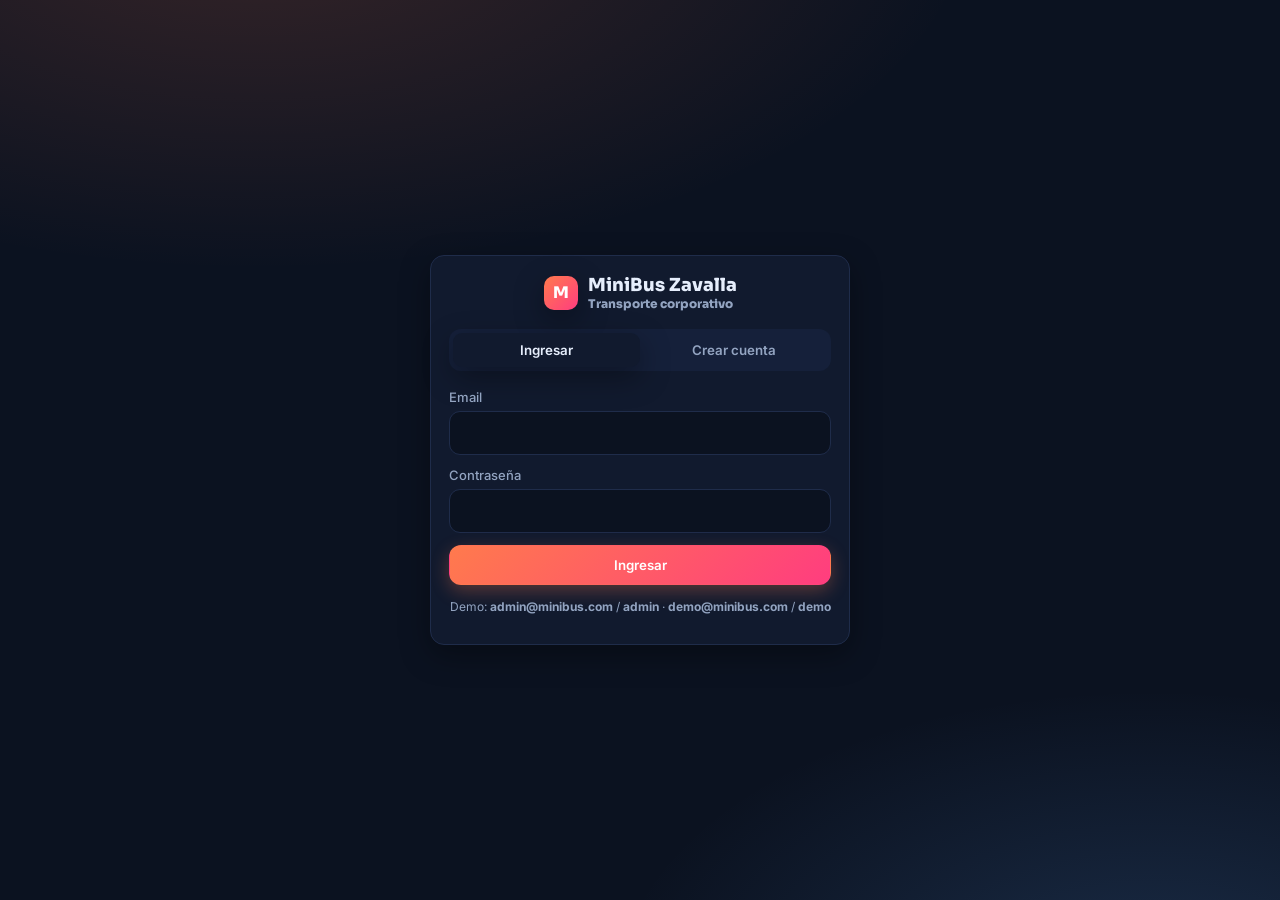
==== app.html @ 9abae7ac "Add files via upload" ====
<!DOCTYPE html>
<html lang="es" data-theme="dark">
<head>
  <meta charset="UTF-8" />
  <meta name="viewport" content="width=device-width, initial-scale=1, viewport-fit=cover" />
  <meta name="theme-color" content="#0b1220" />
  <title>MiniBus Zavalla — Reservas</title>
  <meta name="description" content="App de reservas del minibús laboral Rosario → Zavalla." />
  <link rel="preconnect" href="https://fonts.googleapis.com" />
  <link rel="preconnect" href="https://fonts.gstatic.com" crossorigin />
  <link href="https://fonts.googleapis.com/css2?family=Sora:wght@600;700;800&family=Inter:wght@400;500;600;700&display=swap" rel="stylesheet" />
  <link rel="stylesheet" href="/app.css" />
</head>
<body>
  <div id="app"></div>
  <div id="toast" class="toast" role="status" aria-live="polite"></div>
  <script src="/app.js" defer></script>
</body>
</html>
---- app.css ----
:root {
  --bg: #f6f8fc;
  --bg-elev: #ffffff;
  --bg-soft: #eef2f9;
  --fg: #0b1220;
  --fg-muted: #5b6779;
  --border: #e3e8f0;
  --brand: #ff6a3d;
  --brand-2: #ffb199;
  --accent: #2563eb;
  --ok: #16a34a;
  --warn: #d97706;
  --bad: #dc2626;
  --ring: rgba(255, 106, 61, 0.25);
  --shadow: 0 8px 24px rgba(15, 23, 42, 0.08);
  --radius: 14px;
  --radius-sm: 10px;
}
[data-theme="dark"] {
  --bg: #0b1220;
  --bg-elev: #111a2e;
  --bg-soft: #15203a;
  --fg: #e6eefc;
  --fg-muted: #93a4c1;
  --border: #1f2c4a;
  --brand: #ff7a4d;
  --brand-2: #ffb199;
  --accent: #60a5fa;
  --ring: rgba(255, 122, 77, 0.3);
  --shadow: 0 10px 30px rgba(0, 0, 0, 0.35);
}

* { box-sizing: border-box; }
html, body { margin: 0; padding: 0; }
body {
  font-family: 'Inter', system-ui, -apple-system, Segoe UI, Roboto, sans-serif;
  background: var(--bg);
  color: var(--fg);
  -webkit-font-smoothing: antialiased;
  min-height: 100dvh;
}
h1, h2, h3, h4 { font-family: 'Sora', 'Inter', sans-serif; letter-spacing: -0.01em; margin: 0; }
button { font-family: inherit; }
a { color: var(--accent); text-decoration: none; }

/* Layout */
.app-shell { display: flex; flex-direction: column; min-height: 100dvh; padding-bottom: 84px; }
.topbar {
  position: sticky; top: 0; z-index: 10;
  display: flex; align-items: center; justify-content: space-between;
  padding: 14px 18px;
  background: color-mix(in srgb, var(--bg-elev) 90%, transparent);
  backdrop-filter: saturate(140%) blur(10px);
  border-bottom: 1px solid var(--border);
}
.brand { display: flex; align-items: center; gap: 10px; font-weight: 800; font-family: 'Sora'; }
.brand-mark {
  width: 34px; height: 34px; border-radius: 10px;
  background: linear-gradient(135deg, var(--brand), #ff3d7f);
  display: grid; place-items: center; color: white; font-weight: 800;
  box-shadow: var(--shadow);
}
.topbar-actions { display: flex; gap: 8px; align-items: center; }
.icon-btn {
  width: 38px; height: 38px; border-radius: 12px; border: 1px solid var(--border);
  background: var(--bg-elev); color: var(--fg); cursor: pointer;
  display: grid; place-items: center; transition: transform .15s, background .15s;
}
.icon-btn:hover { transform: translateY(-1px); background: var(--bg-soft); }

main { padding: 18px; max-width: 1100px; width: 100%; margin: 0 auto; flex: 1; }

/* Bottom nav */
.bottom-nav {
  position: fixed; bottom: 0; left: 0; right: 0; z-index: 20;
  background: color-mix(in srgb, var(--bg-elev) 95%, transparent);
  backdrop-filter: blur(10px);
  border-top: 1px solid var(--border);
  display: grid; grid-template-columns: repeat(5, 1fr);
  padding: 8px env(safe-area-inset-right) calc(8px + env(safe-area-inset-bottom)) env(safe-area-inset-left);
}
.nav-item {
  border: none; background: transparent; color: var(--fg-muted);
  display: flex; flex-direction: column; align-items: center; gap: 2px;
  padding: 8px 4px; font-size: 11px; cursor: pointer; border-radius: 10px;
  transition: color .15s, background .15s;
}
.nav-item.active { color: var(--brand); }
.nav-item:hover { background: var(--bg-soft); }
.nav-item svg { width: 22px; height: 22px; }

/* Cards & UI */
.card {
  background: var(--bg-elev); border: 1px solid var(--border);
  border-radius: var(--radius); padding: 18px; box-shadow: var(--shadow);
}
.card + .card { margin-top: 14px; }
.card-header { display: flex; justify-content: space-between; align-items: center; margin-bottom: 12px; gap: 10px; flex-wrap: wrap; }
.card-title { font-size: 18px; font-weight: 700; }
.muted { color: var(--fg-muted); }
.row { display: flex; gap: 10px; flex-wrap: wrap; }
.grid-2 { display: grid; grid-template-columns: repeat(auto-fit, minmax(220px, 1fr)); gap: 12px; }
.stack { display: flex; flex-direction: column; gap: 12px; }

/* Buttons */
.btn {
  display: inline-flex; align-items: center; justify-content: center; gap: 8px;
  padding: 11px 16px; border-radius: 12px; border: 1px solid transparent;
  background: var(--bg-soft); color: var(--fg); cursor: pointer; font-weight: 600;
  transition: transform .12s, box-shadow .15s, background .15s;
}
.btn:hover { transform: translateY(-1px); }
.btn:active { transform: translateY(0); }
.btn:disabled { opacity: 0.5; cursor: not-allowed; transform: none; }
.btn-primary { background: linear-gradient(135deg, var(--brand), #ff3d7f); color: white; box-shadow: 0 6px 18px var(--ring); }
.btn-ghost { background: transparent; border-color: var(--border); }
.btn-danger { background: transparent; border-color: var(--bad); color: var(--bad); }
.btn-sm { padding: 7px 12px; font-size: 13px; border-radius: 10px; }
.btn-block { width: 100%; }

/* Inputs */
.field { display: flex; flex-direction: column; gap: 6px; }
.field label { font-size: 13px; color: var(--fg-muted); font-weight: 500; }
.input, .select, textarea {
  width: 100%; padding: 11px 13px; border-radius: 11px;
  border: 1px solid var(--border); background: var(--bg);
  color: var(--fg); font: inherit; outline: none;
  transition: border-color .15s, box-shadow .15s;
}
.input:focus, .select:focus, textarea:focus { border-color: var(--brand); box-shadow: 0 0 0 4px var(--ring); }

/* Badges */
.badge {
  display: inline-flex; align-items: center; gap: 6px;
  padding: 4px 10px; border-radius: 999px; font-size: 12px; font-weight: 600;
  background: var(--bg-soft); color: var(--fg-muted);
}
.badge.ok { background: color-mix(in srgb, var(--ok) 15%, transparent); color: var(--ok); }
.badge.warn { background: color-mix(in srgb, var(--warn) 18%, transparent); color: var(--warn); }
.badge.bad { background: color-mix(in srgb, var(--bad) 15%, transparent); color: var(--bad); }
.badge.brand { background: color-mix(in srgb, var(--brand) 18%, transparent); color: var(--brand); }

/* Seat map */
.bus {
  background: var(--bg-soft); border: 1px solid var(--border);
  border-radius: 22px; padding: 18px; position: relative;
}
.bus-front {
  display: flex; align-items: center; justify-content: space-between;
  padding: 8px 12px 14px; border-bottom: 1px dashed var(--border); margin-bottom: 14px;
  color: var(--fg-muted); font-size: 12px;
}
.steering { width: 28px; height: 28px; border-radius: 50%; border: 3px solid var(--fg-muted); position: relative; }
.steering::before, .steering::after { content: ''; position: absolute; background: var(--fg-muted); }
.steering::before { left: 50%; top: 2px; bottom: 2px; width: 3px; transform: translateX(-50%); }
.steering::after { top: 50%; left: 2px; right: 2px; height: 3px; transform: translateY(-50%); }
.seat-grid {
  display: grid;
  grid-template-columns: repeat(5, 1fr);
  gap: 8px;
}
.seat {
  aspect-ratio: 1/1; border-radius: 10px; border: 1px solid var(--border);
  background: var(--bg-elev); display: grid; place-items: center;
  font-weight: 700; font-size: 13px; cursor: default; position: relative;
  transition: transform .12s;
}
.seat.free { color: var(--ok); border-color: color-mix(in srgb, var(--ok) 40%, var(--border)); }
.seat.free.me-can-book { cursor: pointer; background: color-mix(in srgb, var(--ok) 12%, var(--bg-elev)); }
.seat.free.me-can-book:hover { transform: scale(1.06); }
.seat.taken { background: color-mix(in srgb, var(--bad) 18%, var(--bg-elev)); color: var(--bad); border-color: color-mix(in srgb, var(--bad) 40%, var(--border)); }
.seat.mine { background: linear-gradient(135deg, var(--brand), #ff3d7f); color: white; border-color: transparent; box-shadow: 0 6px 16px var(--ring); }
.seat .tag { position: absolute; bottom: 2px; right: 4px; font-size: 9px; opacity: .8; font-weight: 500; }
.seat.aisle-gap { grid-column: 3; visibility: hidden; }
.seat-legend { display: flex; gap: 14px; flex-wrap: wrap; margin-top: 14px; font-size: 12px; color: var(--fg-muted); }
.seat-legend .dot { display: inline-block; width: 12px; height: 12px; border-radius: 4px; margin-right: 6px; vertical-align: middle; }
.dot.free { background: color-mix(in srgb, var(--ok) 30%, transparent); border: 1px solid var(--ok); }
.dot.taken { background: color-mix(in srgb, var(--bad) 25%, transparent); border: 1px solid var(--bad); }
.dot.mine { background: linear-gradient(135deg, var(--brand), #ff3d7f); }
.dot.wait { background: color-mix(in srgb, var(--warn) 30%, transparent); border: 1px solid var(--warn); }

/* Trip cards */
.trip-card { display: flex; gap: 14px; align-items: center; padding: 14px; border-radius: var(--radius); border: 1px solid var(--border); background: var(--bg-elev); transition: transform .12s; }
.trip-card:hover { transform: translateY(-2px); }
.trip-date { text-align: center; min-width: 64px; padding: 8px 6px; border-radius: 12px; background: var(--bg-soft); }
.trip-date .day { font-family: 'Sora'; font-size: 22px; font-weight: 800; line-height: 1; }
.trip-date .month { font-size: 11px; text-transform: uppercase; color: var(--fg-muted); margin-top: 2px; }
.trip-meta { flex: 1; min-width: 0; }
.trip-meta .t1 { font-weight: 700; font-size: 15px; }
.trip-meta .t2 { color: var(--fg-muted); font-size: 13px; margin-top: 2px; }

.occupancy-bar { height: 6px; background: var(--bg-soft); border-radius: 999px; overflow: hidden; margin-top: 8px; }
.occupancy-bar > span { display: block; height: 100%; background: linear-gradient(90deg, var(--brand), #ff3d7f); transition: width .3s; }

/* Lists */
.list { display: flex; flex-direction: column; gap: 8px; }
.list-item {
  display: flex; align-items: center; gap: 12px;
  padding: 10px 12px; border-radius: 11px;
  background: var(--bg-soft); border: 1px solid transparent;
}
.list-item .order { width: 28px; height: 28px; border-radius: 8px; background: var(--bg-elev); display: grid; place-items: center; font-weight: 700; font-size: 13px; }
.list-item.is-me { background: color-mix(in srgb, var(--brand) 14%, var(--bg-soft)); border-color: color-mix(in srgb, var(--brand) 35%, transparent); }
.list-item.waitlist { background: color-mix(in srgb, var(--warn) 12%, var(--bg-soft)); }

/* Auth */
.auth-wrap { min-height: 100dvh; display: grid; place-items: center; padding: 24px; background: radial-gradient(1200px 600px at 20% -10%, color-mix(in srgb, var(--brand) 18%, transparent), transparent 60%), radial-gradient(900px 500px at 90% 110%, color-mix(in srgb, var(--accent) 18%, transparent), transparent 60%), var(--bg); }
.auth-card { width: 100%; max-width: 420px; }
.auth-tabs { display: grid; grid-template-columns: 1fr 1fr; background: var(--bg-soft); border-radius: 12px; padding: 4px; margin-bottom: 18px; }
.auth-tabs button { padding: 9px; border: none; background: transparent; color: var(--fg-muted); border-radius: 9px; cursor: pointer; font-weight: 600; }
.auth-tabs button.active { background: var(--bg-elev); color: var(--fg); box-shadow: var(--shadow); }

/* Stats */
.stat { background: var(--bg-elev); border: 1px solid var(--border); border-radius: var(--radius); padding: 14px; }
.stat .k { font-size: 12px; color: var(--fg-muted); text-transform: uppercase; letter-spacing: .04em; }
.stat .v { font-family: 'Sora'; font-size: 26px; font-weight: 800; margin-top: 6px; }

/* Calendar */
.calendar { display: grid; grid-template-columns: repeat(7, 1fr); gap: 8px; }
.cal-day { background: var(--bg-soft); border: 1px solid var(--border); border-radius: 12px; padding: 10px; min-height: 90px; display: flex; flex-direction: column; gap: 6px; }
.cal-day .cd-h { display: flex; justify-content: space-between; align-items: center; font-size: 11px; color: var(--fg-muted); text-transform: uppercase; }
.cal-day.has-trip { border-color: color-mix(in srgb, var(--brand) 40%, var(--border)); }
.cal-day .occ { font-size: 18px; font-family: 'Sora'; font-weight: 800; }
.cal-day .barmini { height: 4px; background: var(--bg-elev); border-radius: 4px; overflow: hidden; }
.cal-day .barmini span { display: block; height: 100%; background: linear-gradient(90deg, var(--brand), #ff3d7f); }
@media (max-width: 720px) {
  .calendar { grid-template-columns: repeat(2, 1fr); }
}

/* Toast */
.toast {
  position: fixed; bottom: 100px; left: 50%; transform: translateX(-50%) translateY(20px);
  background: var(--fg); color: var(--bg); padding: 11px 18px; border-radius: 12px;
  font-weight: 600; font-size: 14px; opacity: 0; pointer-events: none;
  transition: opacity .2s, transform .2s; z-index: 100; box-shadow: var(--shadow);
}
.toast.show { opacity: 1; transform: translateX(-50%) translateY(0); }

/* Modal */
.modal-backdrop {
  position: fixed; inset: 0; background: rgba(0,0,0,.5); z-index: 50;
  display: grid; place-items: center; padding: 18px; backdrop-filter: blur(4px);
}
.modal {
  background: var(--bg-elev); border-radius: var(--radius); padding: 22px;
  max-width: 460px; width: 100%; border: 1px solid var(--border);
  box-shadow: var(--shadow);
}

/* Empty */
.empty { text-align: center; padding: 36px 18px; color: var(--fg-muted); }
.empty .em { font-size: 38px; margin-bottom: 8px; }

/* Profile */
.avatar {
  width: 44px; height: 44px; border-radius: 50%;
  background: linear-gradient(135deg, var(--brand), #ff3d7f);
  color: white; display: grid; place-items: center; font-weight: 700;
}
.profile-head { display: flex; gap: 14px; align-items: center; }

/* Tables */
.table { width: 100%; border-collapse: collapse; }
.table th, .table td { text-align: left; padding: 10px 8px; border-bottom: 1px solid var(--border); font-size: 14px; }
.table th { font-size: 12px; color: var(--fg-muted); text-transform: uppercase; letter-spacing: .04em; font-weight: 600; }

/* Section title */
.section-title { font-family: 'Sora'; font-size: 22px; font-weight: 800; margin: 4px 0 14px; }
.section-sub { color: var(--fg-muted); margin-top: -8px; margin-bottom: 14px; }

/* Helpers */
.spacer { height: 14px; }
.hidden { display: none !important; }
.right { margin-left: auto; }
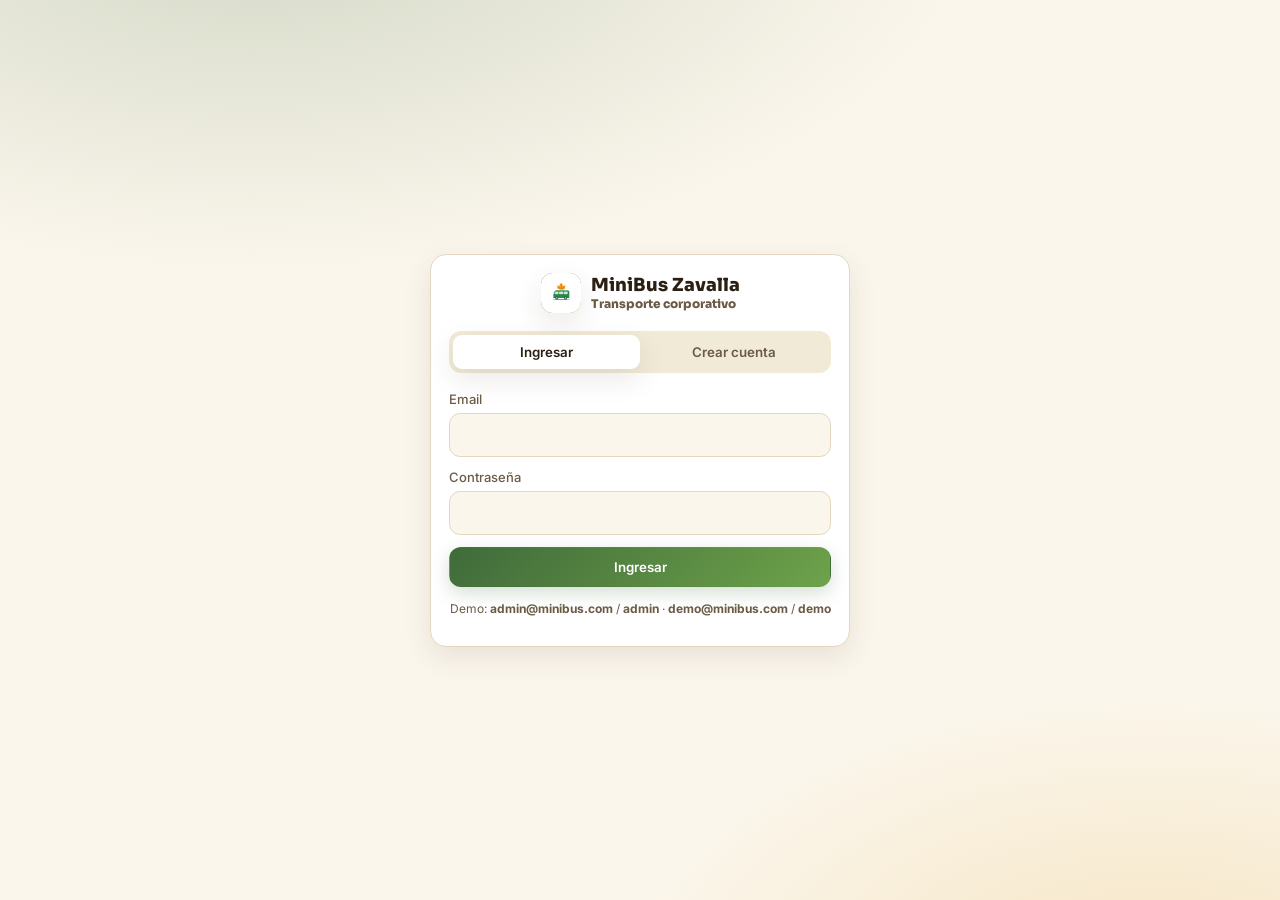
==== commit f1e93226: "Add files via upload" ====
--- a/app.html
+++ b/app.html
@@ -1,11 +1,11 @@
 <!DOCTYPE html>
-<html lang="es" data-theme="dark">
+<html lang="es" data-theme="light">
 <head>
   <meta charset="UTF-8" />
   <meta name="viewport" content="width=device-width, initial-scale=1, viewport-fit=cover" />
-  <meta name="theme-color" content="#0b1220" />
+  <meta name="theme-color" content="#3f6b3a" />
   <title>MiniBus Zavalla — Reservas</title>
-  <meta name="description" content="App de reservas del minibús laboral Rosario → Zavalla." />
+  <meta name="description" content="App de reservas del minibús laboral Plaza Sarmiento ↔ Parque Villarino." />
   <link rel="preconnect" href="https://fonts.googleapis.com" />
   <link rel="preconnect" href="https://fonts.gstatic.com" crossorigin />
   <link href="https://fonts.googleapis.com/css2?family=Sora:wght@600;700;800&family=Inter:wght@400;500;600;700&display=swap" rel="stylesheet" />
--- a/app.css
+++ b/app.css
@@ -1,33 +1,38 @@
 :root {
-  --bg: #f6f8fc;
+  /* Paleta otoñal: verdes, marrones, amarillos */
+  --bg: #fbf6ec;
   --bg-elev: #ffffff;
-  --bg-soft: #eef2f9;
-  --fg: #0b1220;
-  --fg-muted: #5b6779;
-  --border: #e3e8f0;
-  --brand: #ff6a3d;
-  --brand-2: #ffb199;
-  --accent: #2563eb;
-  --ok: #16a34a;
-  --warn: #d97706;
-  --bad: #dc2626;
-  --ring: rgba(255, 106, 61, 0.25);
-  --shadow: 0 8px 24px rgba(15, 23, 42, 0.08);
-  --radius: 14px;
+  --bg-soft: #f1ead7;
+  --fg: #2a1f12;
+  --fg-muted: #6b5b45;
+  --border: #e3d8bf;
+  --brand: #3f6b3a;        /* verde bosque */
+  --brand-2: #6ea24a;      /* verde hoja */
+  --accent: #c97a1f;       /* ámbar otoñal */
+  --leaf: #e2a72e;         /* amarillo dorado */
+  --bark: #6b3f1d;         /* marrón corteza */
+  --ok: #4f8a2a;
+  --warn: #c9851f;
+  --bad: #b1421f;
+  --ring: rgba(63, 107, 58, 0.22);
+  --shadow: 0 10px 28px rgba(60, 40, 15, 0.10);
+  --radius: 16px;
   --radius-sm: 10px;
 }
 [data-theme="dark"] {
-  --bg: #0b1220;
-  --bg-elev: #111a2e;
-  --bg-soft: #15203a;
-  --fg: #e6eefc;
-  --fg-muted: #93a4c1;
-  --border: #1f2c4a;
-  --brand: #ff7a4d;
-  --brand-2: #ffb199;
-  --accent: #60a5fa;
-  --ring: rgba(255, 122, 77, 0.3);
-  --shadow: 0 10px 30px rgba(0, 0, 0, 0.35);
+  --bg: #1a1410;
+  --bg-elev: #251c14;
+  --bg-soft: #2e2418;
+  --fg: #f3ead6;
+  --fg-muted: #b9a585;
+  --border: #3a2c1f;
+  --brand: #7fb45a;
+  --brand-2: #b8d28a;
+  --accent: #e2a72e;
+  --leaf: #f0c14b;
+  --bark: #a06a3e;
+  --ring: rgba(127, 180, 90, 0.28);
+  --shadow: 0 14px 34px rgba(0, 0, 0, 0.45);
 }
 
 * { box-sizing: border-box; }
@@ -49,17 +54,18 @@
   position: sticky; top: 0; z-index: 10;
   display: flex; align-items: center; justify-content: space-between;
   padding: 14px 18px;
-  background: color-mix(in srgb, var(--bg-elev) 90%, transparent);
+  background: color-mix(in srgb, var(--bg-elev) 92%, transparent);
   backdrop-filter: saturate(140%) blur(10px);
   border-bottom: 1px solid var(--border);
 }
 .brand { display: flex; align-items: center; gap: 10px; font-weight: 800; font-family: 'Sora'; }
 .brand-mark {
-  width: 34px; height: 34px; border-radius: 10px;
-  background: linear-gradient(135deg, var(--brand), #ff3d7f);
+  width: 40px; height: 40px; border-radius: 12px;
+  background: linear-gradient(135deg, var(--brand), var(--brand-2));
   display: grid; place-items: center; color: white; font-weight: 800;
-  box-shadow: var(--shadow);
-}
+  box-shadow: var(--shadow); overflow: hidden;
+}
+.brand-mark img { width: 100%; height: 100%; object-fit: contain; padding: 4px; background: white; }
 .topbar-actions { display: flex; gap: 8px; align-items: center; }
 .icon-btn {
   width: 38px; height: 38px; border-radius: 12px; border: 1px solid var(--border);
@@ -70,10 +76,31 @@
 
 main { padding: 18px; max-width: 1100px; width: 100%; margin: 0 auto; flex: 1; }
 
+/* Hero banner */
+.hero {
+  position: relative;
+  width: 100%;
+  height: 200px;
+  border-radius: var(--radius);
+  overflow: hidden;
+  margin-bottom: 18px;
+  box-shadow: var(--shadow);
+  background: var(--bg-soft);
+}
+.hero img { width: 100%; height: 100%; object-fit: cover; display: block; }
+.hero .hero-overlay {
+  position: absolute; inset: 0;
+  background: linear-gradient(180deg, transparent 30%, rgba(20,12,4,0.55) 100%);
+  display: flex; align-items: flex-end; padding: 18px 22px;
+}
+.hero h2 { color: #fff; font-size: 22px; text-shadow: 0 2px 10px rgba(0,0,0,0.5); }
+.hero p { color: #f5e9c8; margin: 4px 0 0; font-size: 13px; font-weight: 500; }
+@media (max-width: 520px) { .hero { height: 160px; } .hero h2 { font-size: 18px; } }
+
 /* Bottom nav */
 .bottom-nav {
   position: fixed; bottom: 0; left: 0; right: 0; z-index: 20;
-  background: color-mix(in srgb, var(--bg-elev) 95%, transparent);
+  background: color-mix(in srgb, var(--bg-elev) 96%, transparent);
   backdrop-filter: blur(10px);
   border-top: 1px solid var(--border);
   display: grid; grid-template-columns: repeat(5, 1fr);
@@ -102,6 +129,23 @@
 .grid-2 { display: grid; grid-template-columns: repeat(auto-fit, minmax(220px, 1fr)); gap: 12px; }
 .stack { display: flex; flex-direction: column; gap: 12px; }
 
+/* Route blocks (ida / vuelta) */
+.route-block {
+  display: flex; gap: 12px; align-items: center;
+  padding: 10px 12px; border-radius: 12px;
+  background: var(--bg-soft); border: 1px solid var(--border);
+}
+.route-block + .route-block { margin-top: 8px; }
+.route-icon {
+  width: 38px; height: 38px; border-radius: 10px;
+  display: grid; place-items: center; flex-shrink: 0;
+  background: linear-gradient(135deg, var(--brand), var(--brand-2));
+  color: white; font-size: 18px;
+}
+.route-block.vuelta .route-icon { background: linear-gradient(135deg, var(--accent), var(--leaf)); }
+.route-block .r-t { font-weight: 700; font-size: 14px; }
+.route-block .r-s { font-size: 12px; color: var(--fg-muted); margin-top: 2px; }
+
 /* Buttons */
 .btn {
   display: inline-flex; align-items: center; justify-content: center; gap: 8px;
@@ -112,7 +156,7 @@
 .btn:hover { transform: translateY(-1px); }
 .btn:active { transform: translateY(0); }
 .btn:disabled { opacity: 0.5; cursor: not-allowed; transform: none; }
-.btn-primary { background: linear-gradient(135deg, var(--brand), #ff3d7f); color: white; box-shadow: 0 6px 18px var(--ring); }
+.btn-primary { background: linear-gradient(135deg, var(--brand), var(--brand-2)); color: white; box-shadow: 0 6px 18px var(--ring); }
 .btn-ghost { background: transparent; border-color: var(--border); }
 .btn-danger { background: transparent; border-color: var(--bad); color: var(--bad); }
 .btn-sm { padding: 7px 12px; font-size: 13px; border-radius: 10px; }
@@ -135,10 +179,19 @@
   padding: 4px 10px; border-radius: 999px; font-size: 12px; font-weight: 600;
   background: var(--bg-soft); color: var(--fg-muted);
 }
-.badge.ok { background: color-mix(in srgb, var(--ok) 15%, transparent); color: var(--ok); }
-.badge.warn { background: color-mix(in srgb, var(--warn) 18%, transparent); color: var(--warn); }
-.badge.bad { background: color-mix(in srgb, var(--bad) 15%, transparent); color: var(--bad); }
-.badge.brand { background: color-mix(in srgb, var(--brand) 18%, transparent); color: var(--brand); }
+.badge.ok { background: color-mix(in srgb, var(--ok) 18%, transparent); color: var(--ok); }
+.badge.warn { background: color-mix(in srgb, var(--warn) 20%, transparent); color: var(--warn); }
+.badge.bad { background: color-mix(in srgb, var(--bad) 18%, transparent); color: var(--bad); }
+.badge.brand { background: color-mix(in srgb, var(--brand) 20%, transparent); color: var(--brand); }
+
+/* Aviso de inscripción */
+.notice {
+  background: color-mix(in srgb, var(--leaf) 22%, var(--bg-soft));
+  border: 1px solid color-mix(in srgb, var(--leaf) 50%, var(--border));
+  color: var(--bark);
+  padding: 12px 14px; border-radius: 12px; font-size: 13px; font-weight: 500;
+  display: flex; gap: 10px; align-items: flex-start;
+}
 
 /* Seat map */
 .bus {
@@ -168,15 +221,14 @@
 .seat.free { color: var(--ok); border-color: color-mix(in srgb, var(--ok) 40%, var(--border)); }
 .seat.free.me-can-book { cursor: pointer; background: color-mix(in srgb, var(--ok) 12%, var(--bg-elev)); }
 .seat.free.me-can-book:hover { transform: scale(1.06); }
-.seat.taken { background: color-mix(in srgb, var(--bad) 18%, var(--bg-elev)); color: var(--bad); border-color: color-mix(in srgb, var(--bad) 40%, var(--border)); }
-.seat.mine { background: linear-gradient(135deg, var(--brand), #ff3d7f); color: white; border-color: transparent; box-shadow: 0 6px 16px var(--ring); }
+.seat.taken { background: color-mix(in srgb, var(--bark) 18%, var(--bg-elev)); color: var(--bark); border-color: color-mix(in srgb, var(--bark) 40%, var(--border)); }
+.seat.mine { background: linear-gradient(135deg, var(--brand), var(--brand-2)); color: white; border-color: transparent; box-shadow: 0 6px 16px var(--ring); }
 .seat .tag { position: absolute; bottom: 2px; right: 4px; font-size: 9px; opacity: .8; font-weight: 500; }
-.seat.aisle-gap { grid-column: 3; visibility: hidden; }
 .seat-legend { display: flex; gap: 14px; flex-wrap: wrap; margin-top: 14px; font-size: 12px; color: var(--fg-muted); }
 .seat-legend .dot { display: inline-block; width: 12px; height: 12px; border-radius: 4px; margin-right: 6px; vertical-align: middle; }
 .dot.free { background: color-mix(in srgb, var(--ok) 30%, transparent); border: 1px solid var(--ok); }
-.dot.taken { background: color-mix(in srgb, var(--bad) 25%, transparent); border: 1px solid var(--bad); }
-.dot.mine { background: linear-gradient(135deg, var(--brand), #ff3d7f); }
+.dot.taken { background: color-mix(in srgb, var(--bark) 30%, transparent); border: 1px solid var(--bark); }
+.dot.mine { background: linear-gradient(135deg, var(--brand), var(--brand-2)); }
 .dot.wait { background: color-mix(in srgb, var(--warn) 30%, transparent); border: 1px solid var(--warn); }
 
 /* Trip cards */
@@ -190,7 +242,7 @@
 .trip-meta .t2 { color: var(--fg-muted); font-size: 13px; margin-top: 2px; }
 
 .occupancy-bar { height: 6px; background: var(--bg-soft); border-radius: 999px; overflow: hidden; margin-top: 8px; }
-.occupancy-bar > span { display: block; height: 100%; background: linear-gradient(90deg, var(--brand), #ff3d7f); transition: width .3s; }
+.occupancy-bar > span { display: block; height: 100%; background: linear-gradient(90deg, var(--brand), var(--brand-2)); transition: width .3s; }
 
 /* Lists */
 .list { display: flex; flex-direction: column; gap: 8px; }
@@ -200,11 +252,11 @@
   background: var(--bg-soft); border: 1px solid transparent;
 }
 .list-item .order { width: 28px; height: 28px; border-radius: 8px; background: var(--bg-elev); display: grid; place-items: center; font-weight: 700; font-size: 13px; }
-.list-item.is-me { background: color-mix(in srgb, var(--brand) 14%, var(--bg-soft)); border-color: color-mix(in srgb, var(--brand) 35%, transparent); }
-.list-item.waitlist { background: color-mix(in srgb, var(--warn) 12%, var(--bg-soft)); }
+.list-item.is-me { background: color-mix(in srgb, var(--brand) 16%, var(--bg-soft)); border-color: color-mix(in srgb, var(--brand) 35%, transparent); }
+.list-item.waitlist { background: color-mix(in srgb, var(--warn) 14%, var(--bg-soft)); }
 
 /* Auth */
-.auth-wrap { min-height: 100dvh; display: grid; place-items: center; padding: 24px; background: radial-gradient(1200px 600px at 20% -10%, color-mix(in srgb, var(--brand) 18%, transparent), transparent 60%), radial-gradient(900px 500px at 90% 110%, color-mix(in srgb, var(--accent) 18%, transparent), transparent 60%), var(--bg); }
+.auth-wrap { min-height: 100dvh; display: grid; place-items: center; padding: 24px; background: radial-gradient(1200px 600px at 20% -10%, color-mix(in srgb, var(--brand) 22%, transparent), transparent 60%), radial-gradient(900px 500px at 90% 110%, color-mix(in srgb, var(--leaf) 22%, transparent), transparent 60%), var(--bg); }
 .auth-card { width: 100%; max-width: 420px; }
 .auth-tabs { display: grid; grid-template-columns: 1fr 1fr; background: var(--bg-soft); border-radius: 12px; padding: 4px; margin-bottom: 18px; }
 .auth-tabs button { padding: 9px; border: none; background: transparent; color: var(--fg-muted); border-radius: 9px; cursor: pointer; font-weight: 600; }
@@ -219,10 +271,10 @@
 .calendar { display: grid; grid-template-columns: repeat(7, 1fr); gap: 8px; }
 .cal-day { background: var(--bg-soft); border: 1px solid var(--border); border-radius: 12px; padding: 10px; min-height: 90px; display: flex; flex-direction: column; gap: 6px; }
 .cal-day .cd-h { display: flex; justify-content: space-between; align-items: center; font-size: 11px; color: var(--fg-muted); text-transform: uppercase; }
-.cal-day.has-trip { border-color: color-mix(in srgb, var(--brand) 40%, var(--border)); }
+.cal-day.has-trip { border-color: color-mix(in srgb, var(--brand) 45%, var(--border)); }
 .cal-day .occ { font-size: 18px; font-family: 'Sora'; font-weight: 800; }
 .cal-day .barmini { height: 4px; background: var(--bg-elev); border-radius: 4px; overflow: hidden; }
-.cal-day .barmini span { display: block; height: 100%; background: linear-gradient(90deg, var(--brand), #ff3d7f); }
+.cal-day .barmini span { display: block; height: 100%; background: linear-gradient(90deg, var(--brand), var(--brand-2)); }
 @media (max-width: 720px) {
   .calendar { grid-template-columns: repeat(2, 1fr); }
 }
@@ -236,17 +288,6 @@
 }
 .toast.show { opacity: 1; transform: translateX(-50%) translateY(0); }
 
-/* Modal */
-.modal-backdrop {
-  position: fixed; inset: 0; background: rgba(0,0,0,.5); z-index: 50;
-  display: grid; place-items: center; padding: 18px; backdrop-filter: blur(4px);
-}
-.modal {
-  background: var(--bg-elev); border-radius: var(--radius); padding: 22px;
-  max-width: 460px; width: 100%; border: 1px solid var(--border);
-  box-shadow: var(--shadow);
-}
-
 /* Empty */
 .empty { text-align: center; padding: 36px 18px; color: var(--fg-muted); }
 .empty .em { font-size: 38px; margin-bottom: 8px; }
@@ -254,7 +295,7 @@
 /* Profile */
 .avatar {
   width: 44px; height: 44px; border-radius: 50%;
-  background: linear-gradient(135deg, var(--brand), #ff3d7f);
+  background: linear-gradient(135deg, var(--brand), var(--brand-2));
   color: white; display: grid; place-items: center; font-weight: 700;
 }
 .profile-head { display: flex; gap: 14px; align-items: center; }
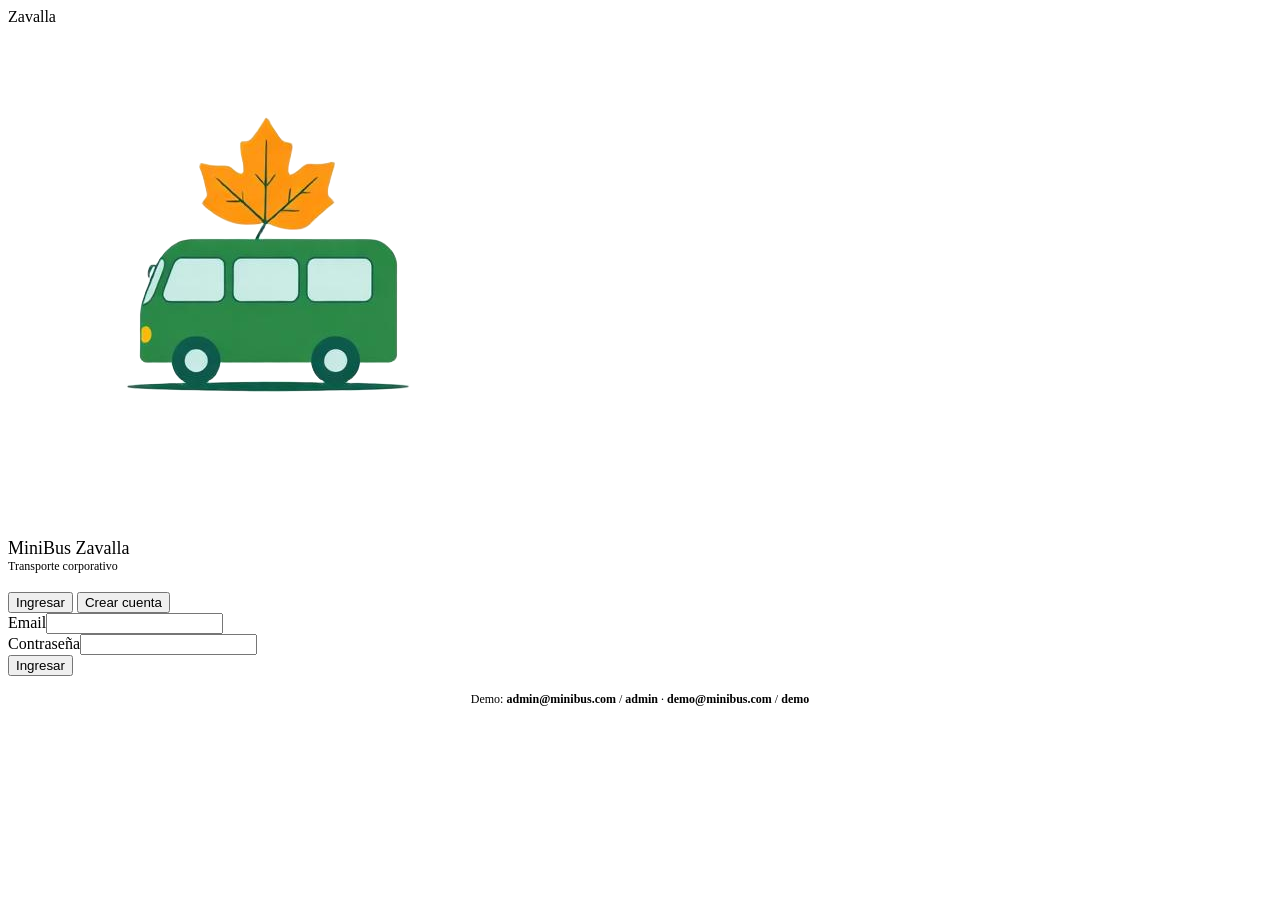
==== commit 75955e43: "Add files via upload" ====
--- a/app.html
+++ b/app.html
@@ -1,4 +1,4 @@
-<!DOCTYPE html>
+Zavalla<!DOCTYPE html>
 <html lang="es" data-theme="light">
 <head>
   <meta charset="UTF-8" />
@@ -9,11 +9,13 @@
   <link rel="preconnect" href="https://fonts.googleapis.com" />
   <link rel="preconnect" href="https://fonts.gstatic.com" crossorigin />
   <link href="https://fonts.googleapis.com/css2?family=Sora:wght@600;700;800&family=Inter:wght@400;500;600;700&display=swap" rel="stylesheet" />
-  <link rel="stylesheet" href="/app.css" />
+<link rel="stylesheet" href="app.css">
 </head>
 <body>
   <div id="app"></div>
   <div id="toast" class="toast" role="status" aria-live="polite"></div>
-  <script src="/app.js" defer></script>
+<script src="app.js" defer></script>
 </body>
 </html>
+
+
